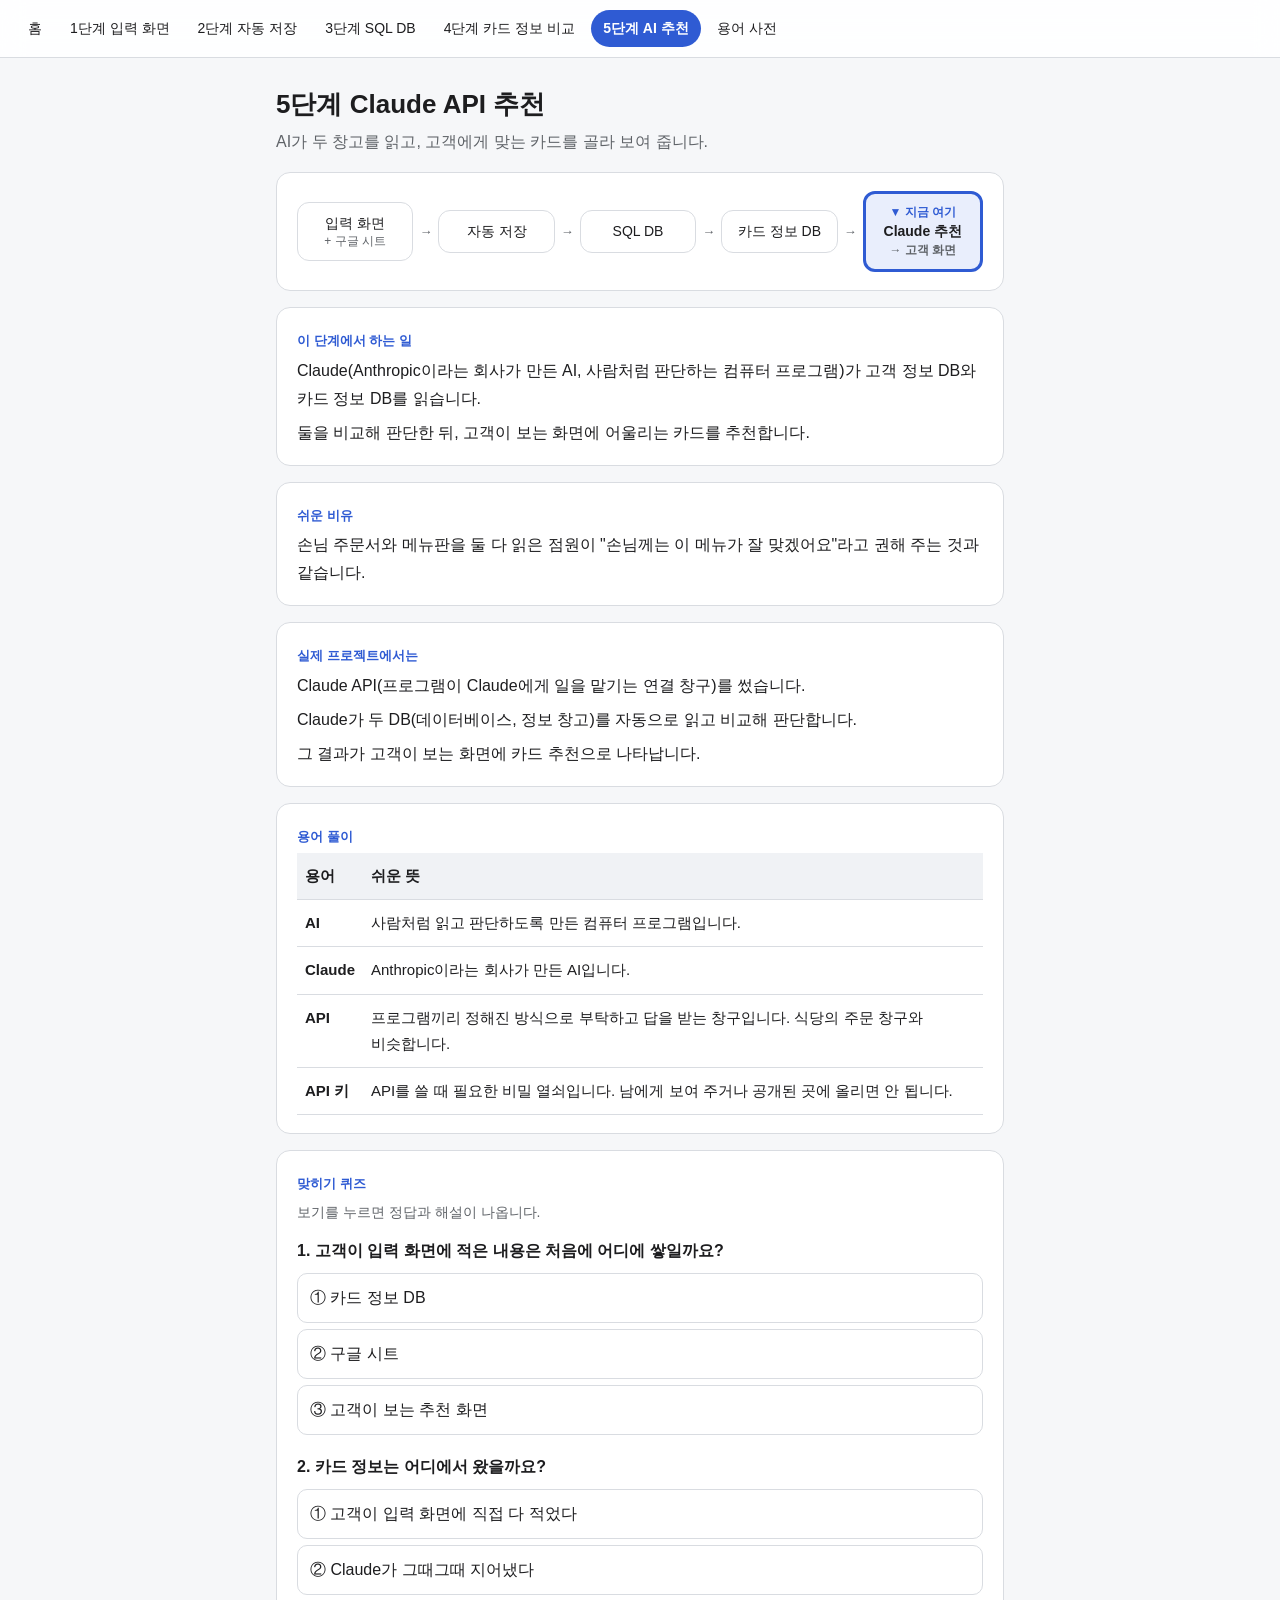
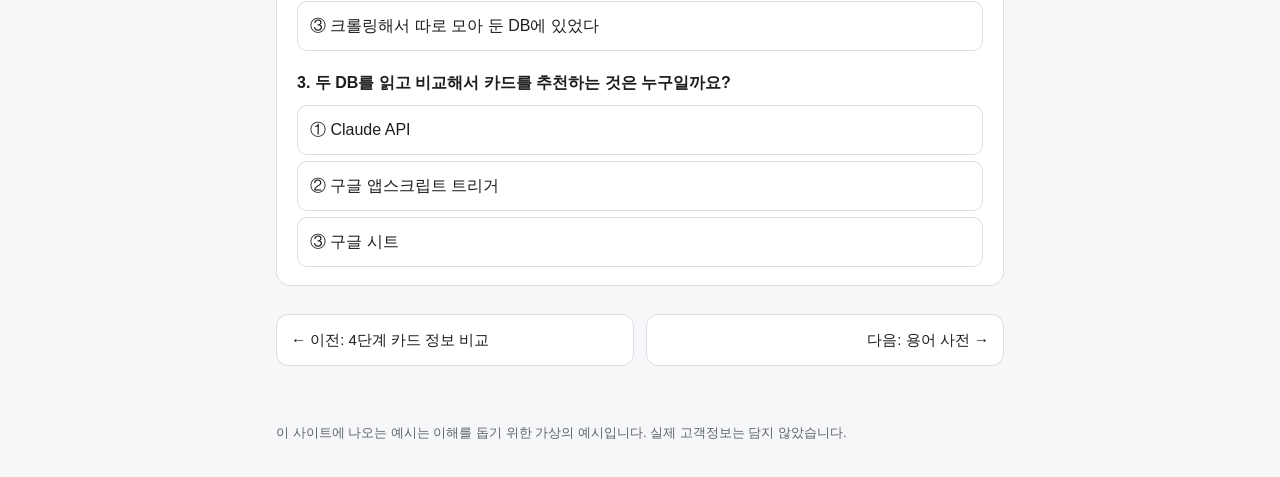
==== step5.html @ 4d58bd75 "비전공자용 카드 추천 프로젝트 학습 사이트 첫 판 Co-Authored-By: Claude Opus 5.5 <noreply@anthropic.com> Claude-Session: " ====
<!doctype html>
<html lang="ko">
<head>
  <meta charset="utf-8">
  <meta name="viewport" content="width=device-width, initial-scale=1">
  <title>5단계 Claude API 추천</title>
  <link rel="stylesheet" href="style.css">
</head>
<body>
  <nav class="topnav">
    <a href="index.html">홈</a>
    <a href="step1.html">1단계 입력 화면</a>
    <a href="step2.html">2단계 자동 저장</a>
    <a href="step3.html">3단계 SQL DB</a>
    <a href="step4.html">4단계 카드 정보 비교</a>
    <a href="step5.html" aria-current="page">5단계 AI 추천</a>
    <a href="glossary.html">용어 사전</a>
  </nav>

  <main>
    <h1>5단계 Claude API 추천</h1>
    <p class="lead">AI가 두 창고를 읽고, 고객에게 맞는 카드를 골라 보여 줍니다.</p>

    <div class="box">
      <div class="flow">
        <div class="node">입력 화면<small>+ 구글 시트</small></div>
        <div class="arrow">→</div>
        <div class="node">자동 저장</div>
        <div class="arrow">→</div>
        <div class="node">SQL DB</div>
        <div class="arrow">→</div>
        <div class="node">카드 정보 DB</div>
        <div class="arrow">→</div>
        <div class="node now">Claude 추천<small>→ 고객 화면</small></div>
      </div>
    </div>

    <div class="box">
      <span class="label">이 단계에서 하는 일</span>
      <p>Claude(Anthropic이라는 회사가 만든 AI, 사람처럼 판단하는 컴퓨터 프로그램)가 고객 정보 DB와 카드 정보 DB를 읽습니다.</p>
      <p>둘을 비교해 판단한 뒤, 고객이 보는 화면에 어울리는 카드를 추천합니다.</p>
    </div>

    <div class="box">
      <span class="label">쉬운 비유</span>
      <p>손님 주문서와 메뉴판을 둘 다 읽은 점원이 "손님께는 이 메뉴가 잘 맞겠어요"라고 권해 주는 것과 같습니다.</p>
    </div>

    <div class="box">
      <span class="label">실제 프로젝트에서는</span>
      <p>Claude API(프로그램이 Claude에게 일을 맡기는 연결 창구)를 썼습니다.</p>
      <p>Claude가 두 DB(데이터베이스, 정보 창고)를 자동으로 읽고 비교해 판단합니다.</p>
      <p>그 결과가 고객이 보는 화면에 카드 추천으로 나타납니다.</p>
    </div>

    <div class="box">
      <span class="label">용어 풀이</span>
      <table>
        <tr><th>용어</th><th>쉬운 뜻</th></tr>
        <tr><td>AI</td><td>사람처럼 읽고 판단하도록 만든 컴퓨터 프로그램입니다.</td></tr>
        <tr><td>Claude</td><td>Anthropic이라는 회사가 만든 AI입니다.</td></tr>
        <tr><td>API</td><td>프로그램끼리 정해진 방식으로 부탁하고 답을 받는 창구입니다. 식당의 주문 창구와 비슷합니다.</td></tr>
        <tr><td>API 키</td><td>API를 쓸 때 필요한 비밀 열쇠입니다. 남에게 보여 주거나 공개된 곳에 올리면 안 됩니다.</td></tr>
      </table>
    </div>

    <div class="box">
      <span class="label">맞히기 퀴즈</span>
      <p class="note" style="margin-bottom:12px">보기를 누르면 정답과 해설이 나옵니다.</p>

      <div class="quiz-q">
        <p class="q">1. 고객이 입력 화면에 적은 내용은 처음에 어디에 쌓일까요?</p>
        <div class="choices">
          <button data-correct="false">① 카드 정보 DB</button>
          <button data-correct="true">② 구글 시트</button>
          <button data-correct="false">③ 고객이 보는 추천 화면</button>
        </div>
        <div class="feedback">정답은 ② 구글 시트입니다. 입력한 내용은 먼저 구글 시트에 자동 저장되고, 그다음 SQL DB로 옮겨집니다.</div>
      </div>

      <div class="quiz-q">
        <p class="q">2. 카드 정보는 어디에서 왔을까요?</p>
        <div class="choices">
          <button data-correct="false">① 고객이 입력 화면에 직접 다 적었다</button>
          <button data-correct="false">② Claude가 그때그때 지어냈다</button>
          <button data-correct="true">③ 크롤링해서 따로 모아 둔 DB에 있었다</button>
        </div>
        <div class="feedback">정답은 ③입니다. 카드 정보는 크롤링(웹사이트 정보를 자동으로 모으는 것)으로 미리 모아 둔 다른 DB에 들어 있었습니다.</div>
      </div>

      <div class="quiz-q">
        <p class="q">3. 두 DB를 읽고 비교해서 카드를 추천하는 것은 누구일까요?</p>
        <div class="choices">
          <button data-correct="true">① Claude API</button>
          <button data-correct="false">② 구글 앱스크립트 트리거</button>
          <button data-correct="false">③ 구글 시트</button>
        </div>
        <div class="feedback">정답은 ① Claude API입니다. 트리거는 2단계의 자동 저장을 돕는 장치이고, 비교와 판단은 Claude가 맡습니다.</div>
      </div>
    </div>

    <div class="pager">
      <a href="step4.html">← 이전: 4단계 카드 정보 비교</a>
      <a href="glossary.html">다음: 용어 사전 →</a>
    </div>
  </main>

  <footer>이 사이트에 나오는 예시는 이해를 돕기 위한 가상의 예시입니다. 실제 고객정보는 담지 않았습니다.</footer>
  <script src="quiz.js"></script>
</body>
</html>
---- style.css ----
:root {
  --bg: #f6f7f9;
  --card: #ffffff;
  --text: #1d1d1f;
  --muted: #5f6368;
  --line: #d9dce1;
  --accent: #2f5bd3;
  --accent-soft: #e9eefc;
}

* { box-sizing: border-box; }

body {
  margin: 0;
  font-family: -apple-system, BlinkMacSystemFont, "Apple SD Gothic Neo", "Malgun Gothic", sans-serif;
  background: var(--bg);
  color: var(--text);
  line-height: 1.75;
  word-break: keep-all;
}

/* 상단 메뉴 */
.topnav {
  position: sticky;
  top: 0;
  z-index: 10;
  display: flex;
  gap: 4px;
  overflow-x: auto;
  padding: 10px 16px;
  background: rgba(255, 255, 255, 0.88);
  backdrop-filter: blur(12px);
  -webkit-backdrop-filter: blur(12px);
  border-bottom: 1px solid var(--line);
}
.topnav a {
  white-space: nowrap;
  padding: 6px 12px;
  border-radius: 999px;
  color: var(--text);
  text-decoration: none;
  font-size: 14px;
}
.topnav a:hover { background: var(--accent-soft); }
.topnav a[aria-current="page"] {
  background: var(--accent);
  color: #fff;
  font-weight: 700;
}

main {
  max-width: 760px;
  margin: 0 auto;
  padding: 28px 16px 56px;
}

h1 { font-size: 26px; line-height: 1.4; margin: 0 0 6px; }
h2 { font-size: 18px; margin: 0 0 8px; }
.lead { color: var(--muted); margin: 0 0 8px; }

.box {
  background: var(--card);
  border: 1px solid var(--line);
  border-radius: 14px;
  padding: 18px 20px;
  margin: 16px 0;
}
.box p { margin: 0; }
.box p + p { margin-top: 6px; }

.label {
  display: inline-block;
  font-size: 13px;
  font-weight: 700;
  color: var(--accent);
  margin-bottom: 4px;
}

.note {
  font-size: 14px;
  color: var(--muted);
}

/* 흐름도 */
.flow {
  display: flex;
  align-items: center;
  gap: 6px;
}
.node {
  flex: 1 1 0;
  min-width: 0;
  text-align: center;
  padding: 10px 6px;
  border: 1.5px solid var(--line);
  border-radius: 12px;
  background: #fff;
  font-size: 14px;
  line-height: 1.45;
}
.node small {
  display: block;
  color: var(--muted);
  font-size: 12px;
}
.node.now {
  border: 3px solid var(--accent);
  background: var(--accent-soft);
  font-weight: 700;
}
.node.now::before {
  content: "▼ 지금 여기";
  display: block;
  font-size: 12px;
  color: var(--accent);
}
.arrow {
  flex: 0 0 auto;
  color: var(--muted);
  font-weight: 700;
  text-align: center;
  font-size: 13px;
  line-height: 1.2;
}
.arrow span { display: block; font-size: 11px; font-weight: 400; }

/* 홈 흐름도의 곁가지(카드 정보 DB) */
.branch {
  display: flex;
  justify-content: flex-end;
  margin-top: 8px;
}
.branch .node {
  flex: 0 1 300px;
  border-style: dashed;
}

/* 표 */
table {
  width: 100%;
  border-collapse: collapse;
  font-size: 15px;
}
th, td {
  text-align: left;
  vertical-align: top;
  padding: 10px 8px;
  border-bottom: 1px solid var(--line);
}
th { background: #f0f2f5; font-weight: 700; }
td:first-child { font-weight: 700; white-space: nowrap; }

/* 가상 예시 표 */
.sample { margin-top: 10px; }
.sample caption {
  text-align: left;
  font-size: 13px;
  color: var(--muted);
  padding-bottom: 4px;
}

/* 단계 목록 (홈) */
.steps { list-style: none; padding: 0; margin: 0; }
.steps li { padding: 10px 0; border-bottom: 1px solid var(--line); }
.steps li:last-child { border-bottom: none; }
.steps a { color: var(--accent); font-weight: 700; text-decoration: none; }

/* 이전/다음 */
.pager {
  display: flex;
  justify-content: space-between;
  gap: 12px;
  margin-top: 28px;
}
.pager a {
  flex: 1;
  padding: 12px 14px;
  border: 1px solid var(--line);
  border-radius: 12px;
  background: #fff;
  color: var(--text);
  text-decoration: none;
  font-size: 15px;
}
.pager a:last-child { text-align: right; }
.pager a:hover { border-color: var(--accent); }

/* 퀴즈 */
.quiz-q { margin-top: 18px; }
.quiz-q:first-of-type { margin-top: 0; }
.quiz-q p.q { font-weight: 700; margin-bottom: 8px; }
.choices { display: flex; flex-direction: column; gap: 6px; }
.choices button {
  text-align: left;
  font: inherit;
  color: var(--text);
  padding: 10px 12px;
  border: 1.5px solid var(--line);
  border-radius: 10px;
  background: #fff;
  cursor: pointer;
}
.choices button:hover { border-color: var(--accent); }
.choices button:disabled { cursor: default; }
.choices button.right { border: 3px solid var(--accent); font-weight: 700; }
.choices button.wrong { border-style: dashed; color: var(--muted); }
.feedback {
  display: none;
  margin-top: 8px;
  padding: 10px 12px;
  border-radius: 10px;
  background: var(--accent-soft);
  font-size: 15px;
}
.feedback.show { display: block; }

footer {
  max-width: 760px;
  margin: 0 auto;
  padding: 0 16px 32px;
  font-size: 13px;
  color: var(--muted);
}

/* 휴대폰: 흐름도를 세로로 */
@media (max-width: 600px) {
  h1 { font-size: 22px; }
  .flow { flex-direction: column; align-items: stretch; }
  .node { flex: none; }
  .arrow { font-size: 0; }
  .arrow::before { content: "↓"; display: block; font-size: 15px; }
  .arrow span { display: inline; font-size: 11px; }
  .branch { justify-content: stretch; }
  .branch .node { flex: 1; }
}
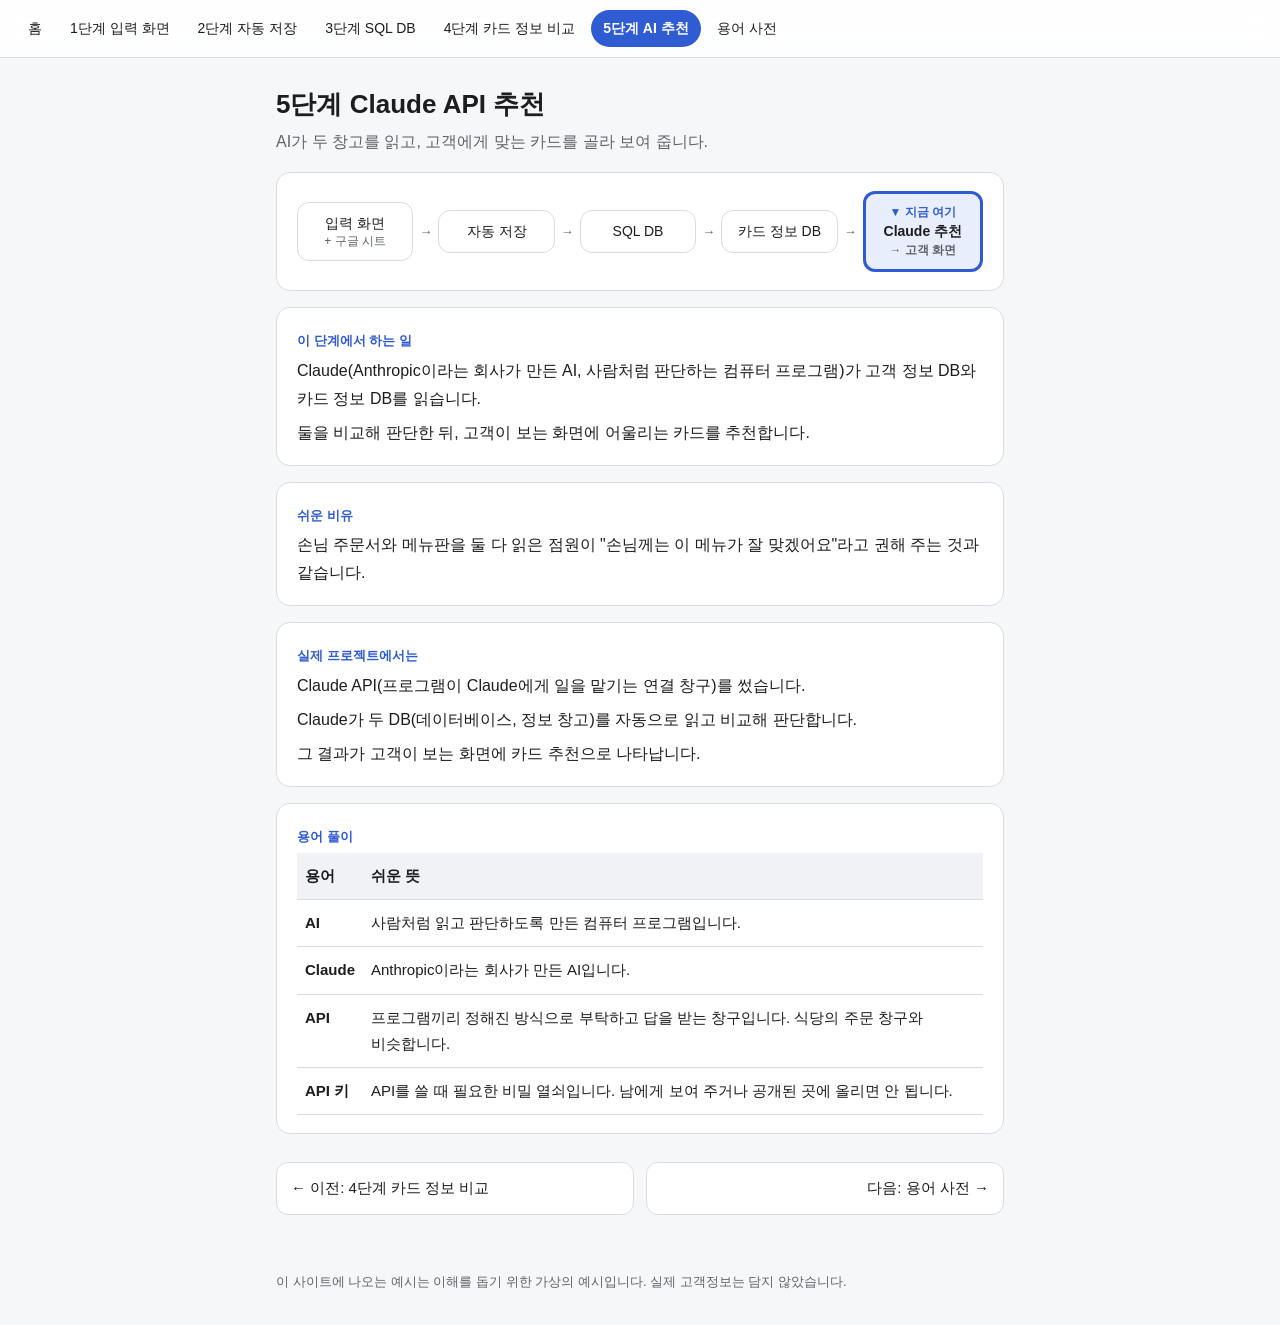
==== commit 7d711a76: "퀴즈 빼기 Co-Authored-By: Claude Opus 5.5 <noreply@anthropic.com> Claude-Session: https://claude.ai/code" ====
--- a/step5.html
+++ b/step5.html
@@ -64,41 +64,6 @@
       </table>
     </div>
 
-    <div class="box">
-      <span class="label">맞히기 퀴즈</span>
-      <p class="note" style="margin-bottom:12px">보기를 누르면 정답과 해설이 나옵니다.</p>
-
-      <div class="quiz-q">
-        <p class="q">1. 고객이 입력 화면에 적은 내용은 처음에 어디에 쌓일까요?</p>
-        <div class="choices">
-          <button data-correct="false">① 카드 정보 DB</button>
-          <button data-correct="true">② 구글 시트</button>
-          <button data-correct="false">③ 고객이 보는 추천 화면</button>
-        </div>
-        <div class="feedback">정답은 ② 구글 시트입니다. 입력한 내용은 먼저 구글 시트에 자동 저장되고, 그다음 SQL DB로 옮겨집니다.</div>
-      </div>
-
-      <div class="quiz-q">
-        <p class="q">2. 카드 정보는 어디에서 왔을까요?</p>
-        <div class="choices">
-          <button data-correct="false">① 고객이 입력 화면에 직접 다 적었다</button>
-          <button data-correct="false">② Claude가 그때그때 지어냈다</button>
-          <button data-correct="true">③ 크롤링해서 따로 모아 둔 DB에 있었다</button>
-        </div>
-        <div class="feedback">정답은 ③입니다. 카드 정보는 크롤링(웹사이트 정보를 자동으로 모으는 것)으로 미리 모아 둔 다른 DB에 들어 있었습니다.</div>
-      </div>
-
-      <div class="quiz-q">
-        <p class="q">3. 두 DB를 읽고 비교해서 카드를 추천하는 것은 누구일까요?</p>
-        <div class="choices">
-          <button data-correct="true">① Claude API</button>
-          <button data-correct="false">② 구글 앱스크립트 트리거</button>
-          <button data-correct="false">③ 구글 시트</button>
-        </div>
-        <div class="feedback">정답은 ① Claude API입니다. 트리거는 2단계의 자동 저장을 돕는 장치이고, 비교와 판단은 Claude가 맡습니다.</div>
-      </div>
-    </div>
-
     <div class="pager">
       <a href="step4.html">← 이전: 4단계 카드 정보 비교</a>
       <a href="glossary.html">다음: 용어 사전 →</a>
@@ -106,6 +71,5 @@
   </main>
 
   <footer>이 사이트에 나오는 예시는 이해를 돕기 위한 가상의 예시입니다. 실제 고객정보는 담지 않았습니다.</footer>
-  <script src="quiz.js"></script>
 </body>
 </html>
--- a/style.css
+++ b/style.css
@@ -185,35 +185,6 @@
 .pager a:last-child { text-align: right; }
 .pager a:hover { border-color: var(--accent); }
 
-/* 퀴즈 */
-.quiz-q { margin-top: 18px; }
-.quiz-q:first-of-type { margin-top: 0; }
-.quiz-q p.q { font-weight: 700; margin-bottom: 8px; }
-.choices { display: flex; flex-direction: column; gap: 6px; }
-.choices button {
-  text-align: left;
-  font: inherit;
-  color: var(--text);
-  padding: 10px 12px;
-  border: 1.5px solid var(--line);
-  border-radius: 10px;
-  background: #fff;
-  cursor: pointer;
-}
-.choices button:hover { border-color: var(--accent); }
-.choices button:disabled { cursor: default; }
-.choices button.right { border: 3px solid var(--accent); font-weight: 700; }
-.choices button.wrong { border-style: dashed; color: var(--muted); }
-.feedback {
-  display: none;
-  margin-top: 8px;
-  padding: 10px 12px;
-  border-radius: 10px;
-  background: var(--accent-soft);
-  font-size: 15px;
-}
-.feedback.show { display: block; }
-
 footer {
   max-width: 760px;
   margin: 0 auto;
